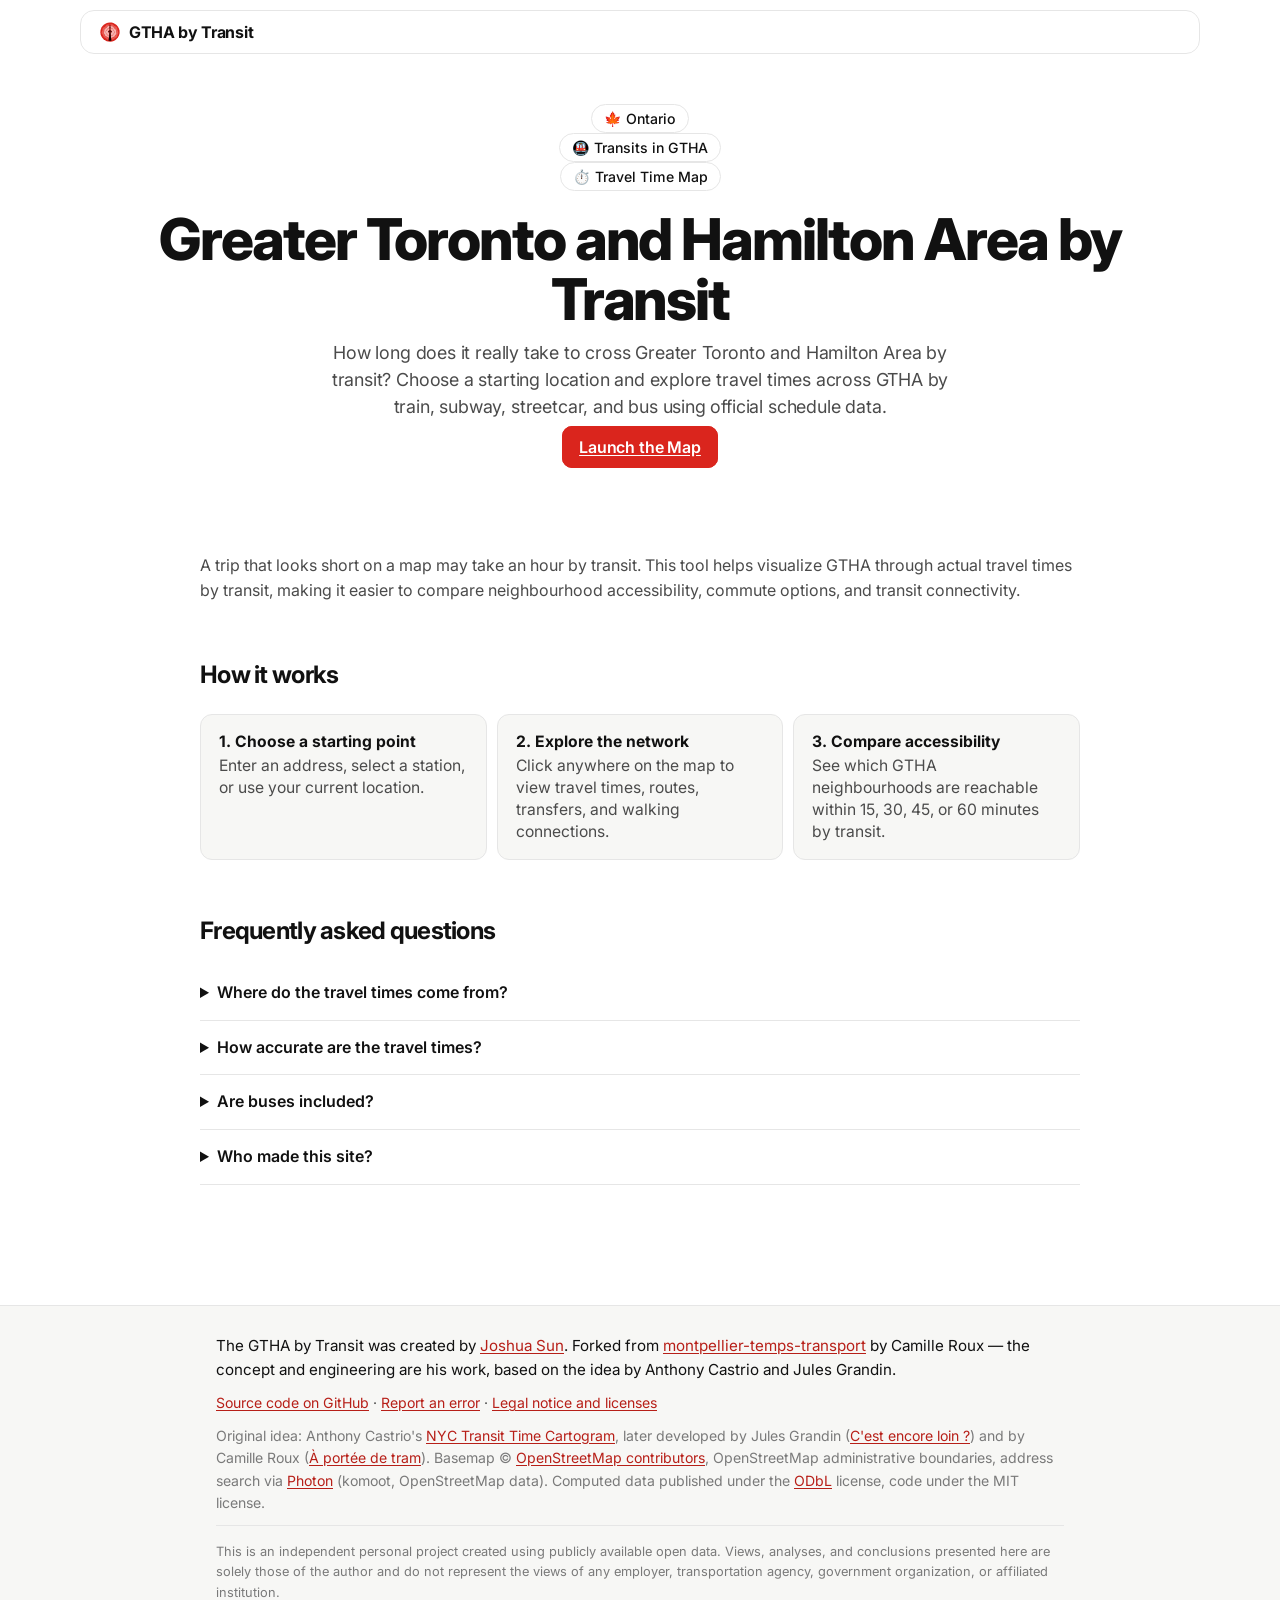
==== site/index.html @ 8d59d685 "Itinerary alignment: fixed badge width, text flex, minutes right" ====
<!doctype html>
<html lang="en">
  <head>
    <meta charset="utf-8" />
    <meta name="viewport" content="width=device-width, initial-scale=1" />
    <title>GTHA by Transit · Greater Toronto and Hamilton Area by transit</title>
    <meta name="description" content="train travel-time map of Greater Toronto and Hamilton Area: pick a starting point and the whole city is colored by how long it takes to get there (GO Transit network)." />
    <link rel="canonical" href="https://zhenhuasun.github.io/gtha-transit-travel-time/" />
    <meta name="theme-color" content="#3aa70b" />
    <meta name="mobile-web-app-capable" content="yes" />
    <meta name="apple-mobile-web-app-capable" content="yes" />
    <meta name="apple-mobile-web-app-status-bar-style" content="default" />
    <link rel="icon" href="./favicon.svg" type="image/svg+xml" />
    <link rel="icon" href="./favicon-32.png" type="image/png" sizes="32x32" />
    <link rel="apple-touch-icon" href="./apple-touch-icon.png" />
    <meta name="author" content="zhenhuasun" />
    <link rel="author" href="https://github.com/zhenhuasun" />
    <meta property="og:type" content="website" />
    <meta property="og:locale" content="en_US" />
    <meta property="og:site_name" content="GTHA by Transit" />
    <meta property="og:title" content="GTHA by Transit" />
    <meta property="og:description" content="train travel-time map of Greater Toronto and Hamilton Area: pick a starting point and the whole city is colored by how long it takes to get there (GO Transit network)." />
    <meta property="og:url" content="https://zhenhuasun.github.io/gtha-transit-travel-time/" />
    <meta property="article:author" content="https://github.com/zhenhuasun" />
    <meta property="article:published_time" content="2026-10-12T08:00:00+02:00" />
    <meta name="twitter:card" content="summary_large_image" />
    <meta name="twitter:title" content="GTHA by Transit" />
    <meta name="twitter:description" content="train travel-time map of Greater Toronto and Hamilton Area: pick a starting point and the whole city is colored by how long it takes to get there (GO Transit network)." />
    <script type="application/ld+json">
    {
      "@context": "https://schema.org",
      "@graph": [
        {
          "@type": "WebSite",
          "@id": "https://zhenhuasun.github.io/gtha-transit-travel-time/#site",
          "name": "GTHA by Transit",
          "url": "https://zhenhuasun.github.io/gtha-transit-travel-time/",
          "description": "train travel-time map of Greater Toronto and Hamilton Area: pick a starting point and the whole city is colored by how long it takes to get there (GO Transit network).",
          "inLanguage": "en",
          "author": {
            "@id": "https://github.com/zhenhuasun#me"
          }
        },
        {
          "@type": "FAQPage",
          "mainEntity": [
            {
              "@type": "Question",
              "name": "Where do the travel times come from?",
              "acceptedAnswer": {
                "@type": "Answer",
                "text": "From the official scheduled timetables of the GO Transit and municipal transit network, published as open data in GTFS format. They cover an ordinary weekday, between 7 a.m. and 8 p.m."
              }
            },
            {
              "@type": "Question",
              "name": "Are the displayed times reliable?",
              "acceptedAnswer": {
                "@type": "Answer",
                "text": "These are \"on paper\" averages: walk to the stop, waiting time equal to half the interval between two services, scheduled time between stops, and transfers. No real-time data or disruptions."
              }
            },
            {
              "@type": "Question",
              "name": "Are buses included?",
              "acceptedAnswer": {
                "@type": "Answer",
                "text": "Yes, optionally on the map. By default, only subways and trams are shown, to highlight the backbone of the network."
              }
            },
            {
              "@type": "Question",
              "name": "Who made this site?",
              "acceptedAnswer": {
                "@type": "Answer",
                "text": "This GTHA transit travel time dashboard is done by Joshua Sun, using GO Transit and municipal transit schedules. The idea comes from Anthony Castrio's NYC Transit Time Cartogram, later adapted to Paris by Jules Grandin (\"C'est encore loin ?\"), then extended by Camille Roux — the concept and engineering are his work. The code is open on GitHub."
              }
            }
          ]
        },
        {
          "@type": "Person",
          "@id": "https://github.com/zhenhuasun#me",
          "name": "zhenhuasun",
          "url": "https://github.com/zhenhuasun",
          "sameAs": [
            "https://github.com/zhenhuasun"
          ]
        }
      ]
    }
    </script>
    <link rel="preconnect" href="https://fonts.bunny.net" />
    <link rel="stylesheet" href="https://fonts.bunny.net/css?family=inter:400,500,600,700,800" />
    <link rel="stylesheet" href="./styles.css?v=f63bdd46" />
  </head>
  <body>
    <header class="topbar">
      <nav class="topbar-inner" aria-label="Main navigation">
        <a class="brand" href="./"><img src="./favicon.svg" width="22" height="22" alt="" /> GTHA by Transit</a>
      </nav>
    </header>

    <main class="page">
      <section class="hero">
        <span class="chip">🍁 Ontario</span>
        <span class="chip">🚇 Transits in GTHA</span>
        <span class="chip">⏱️ Travel Time Map</span>
        <h1>Greater Toronto and Hamilton Area by Transit</h1>
        <p class="lede">
          How long does it really take to cross Greater Toronto and Hamilton Area by transit?
          Choose a starting location and explore travel times across GTHA by train, subway, streetcar, and bus using official schedule data.
        </p>
        <p><a class="button primary" href="./gtha/">Launch the Map</a></p>
      </section>

      <section class="section">
        <p>
          A trip that looks short on a map may take an hour by transit.
          This tool helps visualize GTHA through actual travel times by transit,
          making it easier to compare neighbourhood accessibility,
          commute options, and transit connectivity.
        </p>
      </section>
      
      <section class="section" aria-labelledby="how-title">
        <h2 id="how-title">How it works</h2>
        <ol class="steps large">
          <li>
            <strong>1. Choose a starting point</strong>
            Enter an address, select a station, or use your current location.
          </li>
          <li>
            <strong>2. Explore the network</strong> 
            Click anywhere on the map to view travel times, routes, transfers, and walking connections.
          </li>
          <li>
            <strong>3. Compare accessibility</strong>
            See which GTHA neighbourhoods are reachable within 15, 30, 45, or 60 minutes by transit.
          </li>
        </ol>
      </section>

      <section class="section" aria-labelledby="faq-title">
        <h2 id="faq-title">Frequently asked questions</h2>
        <details class="faq">
          <summary>Where do the travel times come from?</summary>
          <p>Travel times are calculated using official GO Transit and municipal transit schedules published in GTFS (General Transit Feed Specification) format. The map represents a typical weekday service pattern between 7:00 a.m. and 8:00 p.m.</p>
        </details>
        <details class="faq">
          <summary>How accurate are the travel times?</summary>
          <p>The results are schedule-based estimates. They include walking time, average waiting time, scheduled in-vehicle travel time, and transfers. Real-time delays, congestion, service disruptions, and crowding are not included.</p>
        </details>
        <details class="faq">
          <summary>Are buses included?</summary>
          <p>Yes. Train, subway, streetcar, and bus services can all be included in travel-time calculations.</p>
        </details>
        <details class="faq">
          <summary>Who made this site?</summary><p>This GTHA edition was created by <a href="https://github.com/zhenhuasun">Joshua Sun</a> using GO Transit and other municipal transit schedule data. The idea comes from <a href="https://castrio.me/nyc/">NYC Transit Time Cartogram</a> by Anthony Castrio, later adapted to Paris by Jules Grandin (<a href="https://julesgrandin.github.io/paris-temps-transport/">C'est encore loin&nbsp;?</a>), then extended by <a href="https://github.com/camilleroux/montpellier-temps-transport">Camille Roux</a> — the concept and engineering are his work. The code is open on <a href="https://github.com/zhenhuasun/gtha-transit-travel-time">GitHub</a>.</p></details>
      </section>
    </main>

 <footer class="site-footer">
      <div class="footer-inner">
        <p class="footer-author">
          The GTHA by Transit was created by <a href="https://github.com/zhenhuasun">Joshua Sun</a>. 
          Forked from <a href="https://github.com/camilleroux/montpellier-temps-transport">montpellier-temps-transport</a>
          by Camille Roux — the concept and engineering are his work, based on the idea by Anthony Castrio and Jules Grandin. 
        </p>
        <p class="footer-links">
          <a href="https://github.com/zhenhuasun/gtha-transit-travel-time" rel="noopener">Source code on GitHub</a> ·
          <a href="https://github.com/zhenhuasun/gtha-transit-travel-time/issues" rel="noopener">Report an error</a> ·
          <a href="./mentions-legales/">Legal notice and licenses</a>
        </p>
        <p class="footer-credits">
          Original idea: Anthony Castrio's <a href="https://castrio.me/nyc/">NYC Transit Time Cartogram</a>,
          later developed by Jules Grandin
          (<a href="https://julesgrandin.github.io/paris-temps-transport/">C'est encore loin&nbsp;?</a>)
          and by Camille Roux
          (<a href="https://tram.camilleroux.com/">À portée de tram</a>).
          Basemap © <a href="https://www.openstreetmap.org/copyright">OpenStreetMap contributors</a>,
          OpenStreetMap administrative boundaries, address search via
          <a href="https://photon.komoot.io/">Photon</a> (komoot, OpenStreetMap data).
          Computed data published under the <a href="https://opendatacommons.org/licenses/odbl/1-0/">ODbL</a> license, code under the MIT license.
        </p>
        <p class="footer-disclaimer">
          This is an independent personal project created using publicly available open data. 
          Views, analyses, and conclusions presented here are solely those of the author 
          and do not represent the views of any employer, transportation agency, government organization, or affiliated institution.
        </p>
      </div>
    </footer>
  </body>
</html>
---- site/styles.css ----
:root {
  --green: #3aa70b;
  --green-strong: #2f8a08;
  --green-soft: #eaf6e3;
  --ttc-red: #DA251D;
  --ttc-red-strong: #B71F18;
  --ttc-red-soft: #FCE9E8;
  --ink: #111111;
  --ink-soft: #4b4b4b;
  --muted: #7a7a7a;
  --line: #e6e6e6;
  --surface: #ffffff;
  --surface-alt: #f7f7f5;
  --radius: 16px;
  --shadow: 0 6px 24px rgba(0, 0, 0, 0.08);
  font-family: "Inter", -apple-system, BlinkMacSystemFont, "Segoe UI", Roboto, sans-serif;
  color: var(--ink);
  background: var(--surface);
}

* {
  box-sizing: border-box;
}

body {
  margin: 0;
  background: var(--surface);
  -webkit-font-smoothing: antialiased;
}

a {
  color: var(--ttc-red-strong);
  text-underline-offset: 2px;
}

.visually-hidden {
  position: absolute;
  width: 1px;
  height: 1px;
  overflow: hidden;
  clip: rect(0 0 0 0);
}

/* --- Top bar ------------------------------------------------------------ */

.topbar {
  position: sticky;
  top: 0;
  z-index: 20;
  padding: 10px 16px;
}

.topbar-inner {
  max-width: 1120px;
  margin: 0 auto;
  display: flex;
  align-items: center;
  justify-content: space-between;
  gap: 12px;
  padding: 10px 18px;
  border: 1px solid var(--line);
  border-radius: 14px;
  background: rgba(255, 255, 255, 0.86);
  backdrop-filter: blur(12px);
  -webkit-backdrop-filter: blur(12px);
}

.brand {
  display: inline-flex;
  align-items: center;
  gap: 8px;
  color: var(--ink);
  font-weight: 700;
  text-decoration: none;
  letter-spacing: -0.02em;
}

.brand img {
  border-radius: 6px;
}

.topbar-links {
  display: flex;
  align-items: center;
  gap: 16px;
}

.topbar-link {
  color: var(--ink-soft);
  font-weight: 500;
  font-size: 0.95rem;
  text-decoration: none;
}

.topbar-link:hover {
  color: var(--ink);
}

/* --- Hero --------------------------------------------------------------- */

.page {
  max-width: 1120px;
  margin: 0 auto;
  padding: 0 16px 56px;
}

.hero {
  display: flex;
  flex-direction: column;
  align-items: center;
  text-align: center;
  padding: 40px 0 28px;
}

.chip {
  display: inline-flex;
  align-items: center;
  gap: 6px;
  padding: 5px 12px;
  border: 1px solid var(--line);
  border-radius: 999px;
  font-size: 0.88rem;
  font-weight: 500;
}

.city-switch {
  display: flex;
  flex-wrap: wrap;
  justify-content: center;
  gap: 6px;
}

.hero .city-switch {
  margin-top: 18px;
}

.city-switch a.chip {
  color: var(--ink-soft);
  text-decoration: none;
}

.city-switch a.chip:hover {
  border-color: #cfcfcf;
  color: var(--ink);
}

/* Changer de ville : nom cliquable dans le titre + panneau */

.city-trigger {
  display: inline-flex;
  align-items: center;
  gap: 0.12em;
  padding: 0 0.08em;
  border: 0;
  border-radius: 0.18em;
  background: none;
  color: inherit;
  font: inherit;
  letter-spacing: inherit;
  text-decoration: underline dashed var(--ttc-red);
  text-decoration-thickness: 0.06em;
  text-underline-offset: 0.14em;
  cursor: pointer;
  transition: background 0.15s;
}

.city-trigger:hover,
.city-trigger[aria-expanded="true"] {
  background: var(--ttc-red-strong);
}

.city-trigger svg {
  width: 0.5em;
  height: 0.5em;
  margin-top: 0.08em;
  fill: none;
  stroke: var(--ttc-red);
  stroke-width: 2.6;
  stroke-linecap: round;
  stroke-linejoin: round;
}

.hero {
  position: relative;
}

.city-panel {
  position: absolute;
  top: 128px;
  left: 50%;
  z-index: 25;
  width: min(720px, calc(100vw - 32px));
  max-height: min(520px, 70vh);
  overflow: auto;
  transform: translateX(-50%);
  padding: 14px;
  border: 1px solid var(--line);
  border-radius: 18px;
  background: var(--surface);
  box-shadow: 0 18px 50px rgba(0, 0, 0, 0.18);
  text-align: left;
}

.city-panel-head {
  position: sticky;
  top: -14px;
  display: flex;
  gap: 8px;
  margin: -14px -14px 10px;
  padding: 14px;
  background: var(--surface);
}

.city-panel-head input {
  flex: 1;
  min-width: 0;
  padding: 11px 14px;
  border: 1px solid var(--line);
  border-radius: 10px;
  font: inherit;
  font-size: 1rem;
}

.city-panel-head input:focus {
  outline: 2px solid var(--ttc-red);
  outline-offset: 1px;
  border-color: transparent;
}

.city-panel-list {
  display: grid;
  grid-template-columns: repeat(auto-fill, minmax(200px, 1fr));
  gap: 8px;
}

.city-item {
  display: flex;
  align-items: center;
  gap: 10px;
  padding: 6px;
  border: 1px solid transparent;
  border-radius: 12px;
  color: var(--ink);
  text-decoration: none;
}

.city-item[hidden] {
  display: none;
}

.city-item:hover,
.city-item:focus-visible {
  border-color: var(--line);
  background: var(--surface-alt);
}

.city-item.current {
  border-color: var(--ttc-red);
  background: var(--ttc-red-soft);
}

.city-item img {
  flex: none;
  width: 72px;
  height: 46px;
  border-radius: 8px;
  object-fit: cover;
  object-position: center 65%;
  background: var(--surface-alt);
}

.city-item strong {
  display: block;
  font-size: 0.98rem;
  letter-spacing: -0.01em;
}

.city-item small {
  display: block;
  color: var(--muted);
  font-size: 0.8rem;
}

@media (max-width: 720px) {
  /* Sur mobile, le panneau monte du bas de l'écran. */
  .city-panel {
    position: fixed;
    top: auto;
    bottom: 0;
    left: 0;
    width: 100%;
    max-height: 78vh;
    transform: none;
    border-radius: 18px 18px 0 0;
    padding-bottom: calc(14px + env(safe-area-inset-bottom));
  }

  .city-panel-list {
    grid-template-columns: 1fr;
  }
}

.chip.active {
  border-color: var(--ttc-red);
  background: var(--ttc-red-soft);
}

h1 {
  margin: 18px 0 10px;
  font-size: clamp(2.2rem, 6vw, 3.6rem);
  font-weight: 800;
  letter-spacing: -0.035em;
  line-height: 1.05;
}

.lede {
  max-width: 620px;
  margin: 0;
  color: var(--ink-soft);
  font-size: 1.12rem;
  line-height: 1.5;
  letter-spacing: -0.01em;
}

.original-map {
  max-width: 620px;
  margin: 18px auto 0;
  text-align: left;
  padding: 12px 16px;
  border-left: 4px solid var(--ttc-red);
  border-radius: 0 12px 12px 0;
  background: var(--ttc-red-soft);
  color: var(--ink-soft);
  font-size: 0.98rem;
  line-height: 1.5;
}

.original-map p {
  margin: 0;
}

.original-map strong {
  color: var(--ink);
}

.search {
  position: relative;
  display: flex;
  gap: 8px;
  width: min(560px, 100%);
  margin-top: 26px;
}

.search input {
  flex: 1;
  min-width: 0;
  padding: 12px 16px;
  border: 1px solid var(--line);
  border-radius: 10px;
  font: inherit;
  font-size: 1rem;
  background: var(--surface);
}

.search input:focus {
  outline: 2px solid var(--ttc-red);
  outline-offset: 1px;
  border-color: transparent;
}

.search-results {
  position: absolute;
  top: calc(100% + 6px);
  left: 0;
  right: 0;
  z-index: 15;
  margin: 0;
  padding: 6px;
  list-style: none;
  text-align: left;
  border: 1px solid var(--line);
  border-radius: 12px;
  background: var(--surface);
  box-shadow: var(--shadow);
}

.search-results button {
  display: block;
  width: 100%;
  padding: 9px 10px;
  border: 0;
  border-radius: 8px;
  background: none;
  font: inherit;
  text-align: left;
  cursor: pointer;
}

.search-results button:hover,
.search-results button:focus-visible {
  background: var(--surface-alt);
}

.search-results small {
  display: block;
  color: var(--muted);
}

/* --- Buttons ------------------------------------------------------------ */

.button {
  padding: 10px 16px;
  border: 1px solid var(--line);
  border-radius: 10px;
  background: var(--surface);
  color: var(--ink);
  font: inherit;
  font-weight: 600;
  letter-spacing: -0.01em;
  cursor: pointer;
  white-space: nowrap;
}

.button:hover {
  border-color: #cfcfcf;
}

.button.primary {
  border-color: var(--ttc-red);
  background: var(--ttc-red);
  color: #fff;
}

.button.primary:hover {
  background: var(--ttc-red-strong);
}

.icon-button {
  width: 38px;
  height: 38px;
  border: 1px solid var(--line);
  border-radius: 10px;
  background: var(--surface);
  color: var(--ink);
  font: inherit;
  font-size: 1.15rem;
  font-weight: 600;
  line-height: 1;
  cursor: pointer;
  box-shadow: 0 2px 8px rgba(0, 0, 0, 0.06);
}

.icon-button[hidden] {
  display: none;
}

.icon-button:hover {
  background: var(--surface-alt);
}

/* --- Map card ----------------------------------------------------------- */

.map-card {
  border: 1px solid var(--line);
  border-radius: var(--radius);
  background: var(--surface);
  overflow: hidden;
}

.map-stage {
  position: relative;
  height: min(72vh, 720px);
  min-height: 420px;
  background: #f1efe9;
}

.first-hint {
  position: absolute;
  top: 12px;
  left: 50%;
  transform: translateX(-50%);
  z-index: 5;
  display: flex;
  align-items: center;
  gap: 8px;
  padding: 8px 8px 8px 14px;
  border-radius: 999px;
  background: rgba(17, 17, 17, 0.88);
  color: #fff;
  font-size: 0.85rem;
  white-space: nowrap;
  box-shadow: 0 2px 12px rgba(0, 0, 0, 0.25);
}

.first-hint[hidden] {
  display: none;
}

.first-hint button {
  border: 0;
  background: rgba(255, 255, 255, 0.18);
  color: #fff;
  width: 24px;
  height: 24px;
  border-radius: 999px;
  font-size: 0.9rem;
  line-height: 1;
  cursor: pointer;
}

.first-hint button:hover {
  background: rgba(255, 255, 255, 0.32);
}

@media (max-width: 720px) {
  .first-hint {
    top: auto;
    bottom: 14px;
    font-size: 0.8rem;
    max-width: calc(100% - 24px);
    white-space: normal;
    text-align: center;
  }
}

.map-stage:fullscreen {
  height: 100vh;
}

#mapCanvas {
  display: block;
  width: 100%;
  height: 100%;
  touch-action: none;
  cursor: crosshair;
}

#mapCanvas.panning {
  cursor: grabbing;
}

#mapCanvas.over-marker {
  cursor: grab;
}

.noscript {
  margin: 0;
  padding: 16px 18px;
  border-bottom: 1px solid var(--line);
  background: var(--ttc-red-soft);
  font-weight: 500;
}

.trip-panel {
  position: absolute;
  top: 14px;
  left: 14px;
  width: 290px;
  max-height: calc(100% - 28px);
  overflow: auto;
  padding: 14px 16px;
  border: 1px solid var(--line);
  border-radius: 14px;
  background: rgba(255, 255, 255, 0.95);
  box-shadow: var(--shadow);
}

.sheet-handle {
  display: none;
}

/* Sticky trip header: Start/Destination stay visible while the itinerary scrolls. */
.panel-sticky-head {
  position: sticky;
  top: -14px;
  z-index: 5;
  margin: -14px -16px 12px;
  padding: 14px 16px 10px;
  background: #fff;
  border-bottom: 1px solid var(--line);
}

.panel-collapse {
  position: absolute;
  top: 8px;
  right: 8px;
  width: 28px;
  height: 28px;
  border: 0;
  border-radius: 999px;
  background: transparent;
  color: var(--ink-soft);
  font-size: 1.1rem;
  line-height: 1;
  cursor: pointer;
}

.panel-collapse:hover {
  background: var(--line);
  color: var(--ink);
}

.panel-expand {
  position: absolute;
  top: 14px;
  left: 14px;
  z-index: 4;
  width: 36px;
  height: 36px;
  border: 1px solid var(--line);
  border-radius: 10px;
  background: rgba(255, 255, 255, 0.95);
  box-shadow: var(--shadow);
  font-size: 1.1rem;
  cursor: pointer;
}

.panel-expand[hidden] {
  display: none;
}

/* --- Mobile bottom sheet: peek / half / full, <720px only --- */
@media (max-width: 720px) {
  .trip-panel {
    top: auto;
    left: 0;
    right: 0;
    bottom: 0;
    width: auto;
    max-height: none;
    border-radius: 16px 16px 0 0;
    border-bottom: 0;
    box-shadow: 0 -4px 24px rgba(0, 0, 0, 0.18);
    transition: height 0.25s ease-out;
    overflow-y: auto;
    overscroll-behavior: contain;
  }
  .trip-panel[data-sheet="peek"] {
    height: 64px;
    overflow: hidden;
  }
  .trip-panel[data-sheet="half"] {
    height: min(42%, 340px);
  }
  .trip-panel[data-sheet="full"] {
    height: calc(100% - 56px);
  }
  .sheet-handle {
    display: block;
    position: relative;
    z-index: 2;
    padding: 8px 0 4px;
    cursor: grab;
    touch-action: none;
  }
  .sheet-handle span {
    display: block;
    width: 40px;
    height: 4px;
    margin: 0 auto;
    border-radius: 999px;
    background: var(--line);
  }
  /* (Mobile legend positioned after base rule; see below.) */
  /* The collapse button is redundant with the sheet's peek state. */
  .panel-collapse,
  .panel-expand {
    display: none;
  }
  /* Sticky header only when the sheet is fully expanded. */
  .panel-sticky-head {
    position: static;
    margin: 0 0 12px;
    padding: 0 0 10px;
  }
  .trip-panel[data-sheet="full"] .panel-sticky-head {
    position: sticky;
    top: -14px;
    margin: -14px -16px 12px;
    padding: 14px 16px 10px;
  }
}

.trip-panel p {
  margin: 0;
}

.trip-eyebrow {
  color: var(--muted);
  font-size: 0.72rem;
  font-weight: 700;
  letter-spacing: 0.06em;
  text-transform: uppercase;
}

.trip-from,
.trip-to {
  margin-top: 2px !important;
  font-weight: 600;
  letter-spacing: -0.01em;
}

.load-progress {
  margin-top: 10px;
}

.load-bar {
  height: 6px;
  border-radius: 3px;
  background: var(--line);
  overflow: hidden;
}

.load-bar-fill {
  height: 100%;
  width: 0;
  border-radius: 3px;
  background: #2f9612;
  transition: width 0.15s linear;
}

.load-label {
  margin-top: 6px !important;
  font-size: 0.8rem;
  color: var(--muted);
}

.trip-result {
  margin-top: 12px;
  padding-top: 12px;
  border-top: 1px solid var(--line);
}

.trip-duration {
  margin-top: 8px !important;
  font-size: 2rem;
  font-weight: 800;
  letter-spacing: -0.03em;
}

.trip-steps {
  margin: 10px 0 0;
  padding: 0;
  list-style: none;
  font-size: 0.9rem;
  color: var(--ink-soft);
}

.trip-steps li {
  display: flex;
  align-items: flex-start;
  gap: 8px;
  padding: 4px 0;
}

.trip-steps li > span:nth-child(2) {
  flex: 1;
  min-width: 0;
}

.trip-steps .badge {
  flex: none;
  width: 34px;
  padding: 2px 4px;
  border-radius: 6px;
  font-size: 0.78rem;
  font-weight: 700;
  text-align: center;
  box-sizing: border-box;
}

.trip-steps .walk {
  background: var(--surface-alt);
  color: var(--ink-soft);
}

.trip-steps .minutes {
  margin-left: auto;
  color: var(--muted);
  white-space: nowrap;
}

.trip-row {
  display: flex;
  align-items: baseline;
  justify-content: space-between;
}

.link-button {
  padding: 0;
  border: 0;
  background: none;
  color: var(--muted);
  font: inherit;
  font-size: 0.8rem;
  text-decoration: underline;
  text-underline-offset: 2px;
  cursor: pointer;
}

.link-button:hover {
  color: var(--ink);
}

.download-csv {
  margin-top: 6px;
}

.places-section {
  margin-top: 10px;
  padding-top: 10px;
  border-top: 1px solid var(--line);
}

.places-row {
  display: flex;
  flex-wrap: wrap;
  gap: 6px;
  margin-bottom: 8px;
}

.places-row[hidden] {
  display: none;
}

.place-chip {
  display: inline-flex;
  align-items: center;
  gap: 2px;
  padding: 4px 4px 4px 12px;
  border: 1px solid var(--line);
  border-radius: 999px;
  background: var(--surface);
  font-size: 0.85rem;
}

.place-chip:hover {
  border-color: var(--ttc-red);
}

.chip-go {
  border: 0;
  background: none;
  font: inherit;
  color: inherit;
  padding: 2px 4px;
  cursor: pointer;
}

.chip-del {
  border: 0;
  background: none;
  color: var(--muted);
  font-size: 0.9rem;
  padding: 2px 6px;
  cursor: pointer;
  border-radius: 999px;
}

.chip-del:hover {
  color: var(--ink);
}

.place-name-row {
  display: flex;
  gap: 6px;
  margin-top: 8px;
}

.place-name-row[hidden] {
  display: none;
}

.place-name-row input {
  flex: 1;
  min-width: 0;
  padding: 6px 10px;
  border: 1px solid var(--line);
  border-radius: 8px;
  font: inherit;
  font-size: 0.85rem;
  background: var(--surface);
  color: var(--ink);
}

.mini-button {
  padding: 6px 10px;
  border: 1px solid var(--line);
  border-radius: 8px;
  background: var(--surface);
  color: var(--ink);
  font: inherit;
  cursor: pointer;
}

.mini-button:hover {
  border-color: var(--ttc-red);
}

.places-actions {
  display: flex;
  gap: 14px;
  align-items: center;
}

.compare-row {
  margin-top: 8px;
  padding: 10px 12px;
  border: 1px dashed var(--line);
  border-radius: 10px;
}

.compare-row[hidden] {
  display: none;
}

.compare-hint {
  margin: 0 0 8px;
  font-size: 0.82rem;
  color: var(--muted);
}

.compare-result[hidden] {
  display: none;
}

.compare-result p {
  margin: 4px 0;
  font-size: 0.88rem;
}

.compare-winner {
  font-weight: 600;
}

.compare-computing {
  color: var(--muted);
  font-style: italic;
}

.place-chip.picked {
  border-color: var(--ttc-red);
  background: var(--ttc-red-soft);
}

.segmented {
  display: flex;
  align-items: center;
  flex-wrap: wrap;
  gap: 4px;
  margin-top: 12px;
  padding-top: 10px;
  border-top: 1px solid var(--line);
  font-size: 0.8rem;
  color: var(--muted);
}

.segmented span {
  margin-right: 4px;
}

.segmented button {
  padding: 4px 10px;
  border: 1px solid var(--line);
  border-radius: 999px;
  background: var(--surface);
  color: var(--ink-soft);
  font: inherit;
  font-weight: 500;
  cursor: pointer;
}

.segmented button[aria-pressed="true"] {
  border-color: var(--ttc-red);
  background: var(--ttc-red-soft);
  color: var(--ink);
}

.trip-hint {
  margin-top: 10px !important;
  color: var(--muted);
  font-size: 0.85rem;
}

.map-buttons {
  position: absolute;
  top: 14px;
  right: 14px;
  display: flex;
  flex-direction: column;
  gap: 6px;
}

.legend {
  position: absolute;
  right: 14px;
  bottom: 14px;
  width: 220px;
  padding: 10px 12px 8px;
  border: 1px solid var(--line);
  border-radius: 12px;
  background: rgba(255, 255, 255, 0.92);
}

.legend-bar {
  height: 10px;
  border-radius: 999px;
}

.legend-labels {
  display: flex;
  justify-content: space-between;
  margin-top: 4px;
  color: var(--ink-soft);
  font-size: 0.75rem;
  font-weight: 500;
}

@media (max-width: 720px) {
  /* Mobile: legend top-left, same height as the zoom button (38px) so their
     bottom edges align. Must come after the base .legend rule. */
  .legend {
    top: 14px;
    left: 14px;
    right: auto;
    bottom: auto;
    width: 180px;
    height: 38px;
    padding: 6px 12px;
    box-sizing: border-box;
    z-index: 1;
  }
  .legend-bar {
    height: 8px;
  }
  .legend-labels {
    margin-top: 3px;
    font-size: 0.68rem;
  }
}

/* Landscape phones: disable sticky header (viewport too short). */
@media (max-width: 720px) and (orientation: landscape) {
  .trip-panel[data-sheet="full"] .panel-sticky-head {
    position: static;
    margin: 0 0 12px;
    padding: 0 0 10px;
  }
}

/* --- Controls ----------------------------------------------------------- */

.controls {
  display: flex;
  flex-wrap: wrap;
  align-items: center;
  gap: 14px 22px;
  padding: 16px 18px;
  border-top: 1px solid var(--line);
}

.control-group {
  display: flex;
  flex-wrap: wrap;
  align-items: center;
  gap: 6px;
}

.control-group.actions {
  margin-left: auto;
}

.control-label {
  margin-right: 4px;
  color: var(--muted);
  font-size: 0.75rem;
  font-weight: 700;
  letter-spacing: 0.06em;
  text-transform: uppercase;
}

.pill-toggle {
  display: inline-flex;
  align-items: center;
  gap: 6px;
  padding: 6px 12px;
  border: 1px solid var(--line);
  border-radius: 999px;
  font-size: 0.9rem;
  font-weight: 500;
  cursor: pointer;
  user-select: none;
}

.pill-toggle:has(input:checked) {
  border-color: var(--ttc-red);
  background: var(--ttc-red-soft);
}

.pill-toggle:has(input:disabled) {
  cursor: default;
}

.pill-toggle input {
  margin: 0;
  accent-color: var(--ttc-red);
}

input[type="range"] {
  width: 140px;
  accent-color: var(--ttc-red);
}

output {
  min-width: 52px;
  font-size: 0.9rem;
  font-weight: 600;
}

.reach {
  margin: 0;
  padding: 0 18px 16px;
  color: var(--ink-soft);
  font-size: 0.92rem;
}

/* --- Sections sous la carte ------------------------------------------ */

.page-title {
  margin: 0 0 8px;
  color: var(--ink);
  font-size: 2rem;
  letter-spacing: -0.03em;
}

.breadcrumb {
  padding-top: 18px;
  color: var(--muted);
  font-size: 0.85rem;
}

.breadcrumb a {
  color: var(--ink-soft);
  text-decoration: none;
}

.breadcrumb a:hover {
  text-decoration: underline;
}

.steps {
  display: grid;
  grid-template-columns: repeat(3, minmax(0, 1fr));
  gap: 10px;
  width: min(760px, 100%);
  margin: 20px 0 0;
  padding: 0;
  list-style: none;
  text-align: left;
  color: var(--ink-soft);
  font-size: 0.88rem;
  line-height: 1.4;
}

.steps li {
  padding: 10px 12px;
  border: 1px solid var(--line);
  border-radius: 12px;
  background: var(--surface-alt);
}

.steps strong {
  display: block;
  margin-bottom: 2px;
  color: var(--ink);
}

.steps.large {
  width: 100%;
  font-size: 0.98rem;
}

.steps.large li {
  padding: 16px 18px;
}

.section {
  max-width: 880px;
  margin: 52px auto 0;
  color: var(--ink-soft);
  line-height: 1.6;
}

.section h2 {
  margin: 0 0 16px;
  color: var(--ink);
  font-size: 1.5rem;
  letter-spacing: -0.03em;
}

.stat-grid {
  display: grid;
  grid-template-columns: repeat(4, minmax(0, 1fr));
  gap: 12px;
}

.stat {
  padding: 16px;
  border: 1px solid var(--line);
  border-radius: 14px;
}

.stat strong {
  display: block;
  color: var(--ink);
  font-size: 1.7rem;
  font-weight: 800;
  letter-spacing: -0.03em;
}

.stat span {
  display: block;
  margin-top: 4px;
  font-size: 0.88rem;
  line-height: 1.35;
}

.lines-table {
  width: 100%;
  margin-top: 18px;
  border-collapse: collapse;
  font-size: 0.92rem;
}

.lines-table caption {
  margin-bottom: 6px;
  color: var(--muted);
  font-size: 0.82rem;
  text-align: left;
}

.lines-table th,
.lines-table td {
  padding: 8px 10px;
  border-bottom: 1px solid var(--line);
  text-align: left;
}

/* Numeric columns right-aligned. */
.lines-table th:nth-child(2),
.lines-table td:nth-child(2),
.lines-table th:nth-child(3),
.lines-table td:nth-child(3) {
  text-align: right;
  font-variant-numeric: tabular-nums;
}

.lines-table th {
  color: var(--muted);
  font-size: 0.75rem;
  font-weight: 700;
  letter-spacing: 0.06em;
  text-transform: uppercase;
}

.line-badge {
  display: inline-block;
  width: 44px;
  flex-shrink: 0;
  margin-right: 8px;
  padding: 2px 6px;
  border-radius: 6px;
  font-size: 0.8rem;
  font-weight: 700;
  text-align: center;
}

/* Hanging indent: wrapped line names align with the first line, not the badge. */
.lines-table td:first-child {
  display: flex;
  align-items: flex-start;
}

.ranking-table td:first-child,
.ranking-table th:first-child {
  width: 2.5em;
  color: var(--muted);
}

.table-scroll {
  overflow-x: auto;
}

.ranking-highlights {
  grid-template-columns: repeat(auto-fit, minmax(150px, 1fr));
  width: 100%;
  margin-top: 28px;
  text-align: left;
}

.muted {
  color: var(--muted);
}

.section-link {
  margin: 14px 0 0;
  font-weight: 600;
}

.podium {
  display: grid;
  grid-template-columns: repeat(3, minmax(0, 1fr));
  align-items: end;
  gap: 12px;
  width: min(760px, 100%);
  margin-top: 28px;
}

.podium-step {
  display: flex;
  flex-direction: column;
  align-items: center;
  gap: 2px;
  padding: 18px 12px;
  border: 1px solid var(--line);
  border-radius: 16px;
  background: var(--surface);
  text-align: center;
}

.podium-step.step-1 {
  order: 2;
  padding-top: 30px;
  padding-bottom: 30px;
  border-color: var(--ttc-red);
  background: var(--ttc-red-soft);
}

.podium-step.step-2 {
  order: 1;
}

.podium-step.step-3 {
  order: 3;
}

.podium-step .medal {
  font-size: 1.8rem;
}

.podium-step strong {
  color: var(--ink);
  font-size: 1.7rem;
  font-weight: 800;
  letter-spacing: -0.03em;
}

.podium-step span:not(.medal) {
  color: var(--ink);
  font-weight: 600;
}

.podium-step small {
  color: var(--muted);
  font-size: 0.85rem;
}

.ranking-cards {
  display: grid;
  grid-template-columns: repeat(auto-fill, minmax(320px, 1fr));
  gap: 14px;
  margin-top: 40px;
}

.ranking-card {
  display: flex;
  flex-direction: column;
  gap: 10px;
  padding: 18px 20px;
  border: 1px solid var(--line);
  border-radius: 16px;
  color: var(--ink-soft);
  text-decoration: none;
  transition: border-color 0.15s, box-shadow 0.15s;
}

.ranking-card:hover {
  border-color: var(--ttc-red);
  box-shadow: var(--shadow);
}

.ranking-card-question {
  color: var(--ink);
  font-size: 1.15rem;
  font-weight: 700;
  letter-spacing: -0.02em;
}

.ranking-card ol {
  margin: 0;
  padding: 0;
  list-style: none;
  font-size: 0.92rem;
  line-height: 1.8;
}

.ranking-card strong {
  color: var(--ink);
}

.ranking-card-link {
  margin-top: auto;
  color: var(--ttc-red-strong);
  font-weight: 600;
}

.bar-cell {
  position: relative;
  min-width: 120px;
}

.bar {
  position: absolute;
  top: 7px;
  bottom: 7px;
  left: 0;
  border-radius: 4px;
  background: var(--ttc-red-soft);
}

.bar-value {
  position: relative;
  padding-left: 8px;
  font-weight: 600;
  font-variant-numeric: tabular-nums;
}

.ranking-table tr:target td {
  background: #fff7d6;
}

.ranking-table tr {
  scroll-margin-top: 80px;
}

.mode-filter {
  display: flex;
  gap: 8px;
  margin: 18px 0 6px;
}

.share {
  margin: 18px 0 0;
  color: var(--muted);
}

.link-button {
  padding: 0;
  border: 0;
  background: none;
  color: var(--ttc-red-strong);
  font: inherit;
  text-decoration: underline;
  cursor: pointer;
}

.ranking-positions-title {
  margin: 28px 0 8px;
  font-size: 1.1rem;
}

.ranking-positions {
  margin: 0;
  padding-left: 1.2em;
  line-height: 1.8;
}

.ranking-positions a {
  color: var(--ink-soft);
}

.ranking-teaser {
  padding: 20px 24px;
  border: 1px solid var(--ttc-red);
  border-radius: 16px;
  background: var(--ttc-red-soft);
}

.ranking-teaser h2 {
  margin-bottom: 6px;
}

.ranking-teaser p {
  margin: 0;
}

.faq {
  border-bottom: 1px solid var(--line);
}

.faq summary {
  padding: 14px 0;
  color: var(--ink);
  font-weight: 600;
  cursor: pointer;
}

.faq p {
  margin: 0 0 16px;
}

.follow-card {
  display: flex;
  flex-wrap: wrap;
  align-items: center;
  justify-content: space-between;
  gap: 16px 24px;
  margin: 28px 0 0;
  padding: 20px 24px;
  border: 1px solid var(--line);
  border-radius: var(--radius);
  background: var(--surface-alt);
  color: var(--ink-soft);
  line-height: 1.5;
}

.follow-text {
  flex: 1 1 320px;
}

.follow-text p {
  margin: 0;
}

.follow-text .follow-title {
  margin-bottom: 4px;
  color: var(--ink);
  font-size: 1.15rem;
  font-weight: 700;
  letter-spacing: -0.02em;
}

.follow-actions {
  display: flex;
  flex-wrap: wrap;
  gap: 10px;
}

.follow-actions .button {
  display: inline-flex;
  align-items: center;
  gap: 8px;
  color: #fff;
  text-decoration: none;
}

.follow-actions svg {
  width: 16px;
  height: 16px;
  fill: currentColor;
}

.follow-x {
  border-color: #000;
  background: #000;
}

.follow-x:hover {
  border-color: #000;
  background: #333;
}

.follow-linkedin {
  border-color: #0a66c2;
  background: #0a66c2;
}

.follow-linkedin:hover {
  border-color: #004182;
  background: #004182;
}

@media (max-width: 440px) {
  .follow-actions,
  .follow-actions .button {
    width: 100%;
    justify-content: center;
  }
}

.city-grid {
  display: grid;
  grid-template-columns: repeat(auto-fill, minmax(240px, 1fr));
  gap: 14px;
}

.city-grid.large {
  grid-template-columns: repeat(auto-fill, minmax(300px, 1fr));
}

.city-card {
  display: flex;
  flex-direction: column;
  overflow: hidden;
  border: 1px solid var(--line);
  border-radius: 16px;
  color: var(--ink-soft);
  text-decoration: none;
  transition: border-color 0.15s, box-shadow 0.15s;
}

.city-card:hover {
  border-color: var(--ttc-red);
  box-shadow: var(--shadow);
}

.city-card img {
  display: block;
  width: 100%;
  height: auto;
  aspect-ratio: 1200 / 630;
  object-fit: cover;
  background: var(--surface-alt);
}

.city-card-body {
  display: block;
  padding: 12px 14px 14px;
  font-size: 0.88rem;
  line-height: 1.4;
}

.city-card h2,
.city-card h3 {
  margin: 0 0 4px;
  color: var(--ink);
  font-size: 1.08rem;
  letter-spacing: -0.02em;
}

.site-footer {
  margin-top: 64px;
  border-top: 1px solid var(--line);
  background: var(--surface-alt);
}

.footer-inner {
  max-width: 880px;
  margin: 0 auto;
  padding: 28px 16px 40px;
  color: var(--ink-soft);
  font-size: 0.88rem;
  line-height: 1.6;
}

.footer-inner p {
  margin: 0 0 10px;
}

.footer-author {
  color: var(--ink);
  font-size: 0.95rem;
}

.footer-credits {
  color: var(--muted);
}

.footer-disclaimer {
  margin-top: 20px;
  padding-top: 16px;
  border-top: 1px solid var(--line);
  font-size: 0.8rem;
  color: var(--muted);
}

.toast {
  position: fixed;
  left: 50%;
  bottom: 24px;
  z-index: 30;
  transform: translateX(-50%);
  padding: 10px 16px;
  border-radius: 10px;
  background: var(--ink);
  color: #fff;
  font-weight: 500;
  box-shadow: var(--shadow);
}

@media (max-width: 720px) {
  /* Sur mobile, la barre défile avec la page pour ne pas masquer le haut de la carte. */
  .topbar {
    position: static;
  }

  .stat-grid {
    grid-template-columns: 1fr 1fr;
  }

  /* Sur mobile, le mode d'emploi cède la place à la carte, qui remonte dans le premier écran. */
  .hero .steps {
    display: none;
  }

  .topbar-inner {
    padding: 10px 14px;
  }

  .brand,
  .topbar-link {
    font-size: 0.85rem;
    white-space: nowrap;
  }

  .hero {
    padding-top: 24px;
  }

  .search {
    flex-direction: column;
  }

  .map-stage {
    height: auto;
    min-height: 0;
  }

  .map-stage:fullscreen #mapCanvas {
    height: 100vh;
  }

  #mapCanvas {
    height: 60vh;
  }

  /* (Mobile trip-panel is now a bottom sheet; see the sheet block above.) */

  .map-stage:fullscreen .trip-panel {
    display: none;
  }

  .trip-duration {
    font-size: 1.5rem;
  }

  /* (Mobile legend is positioned in the bottom-sheet block above.) */

  .map-buttons {
    top: 10px;
    right: 10px;
  }

  .control-group.actions {
    margin-left: 0;
  }
}

@media (max-width: 440px) {
  /* Sur petit écran, le lien vers le site de l'auteur (repris en pied de page) ferait déborder la barre. */
  .topbar-link[rel="author"] {
    display: none;
  }
}
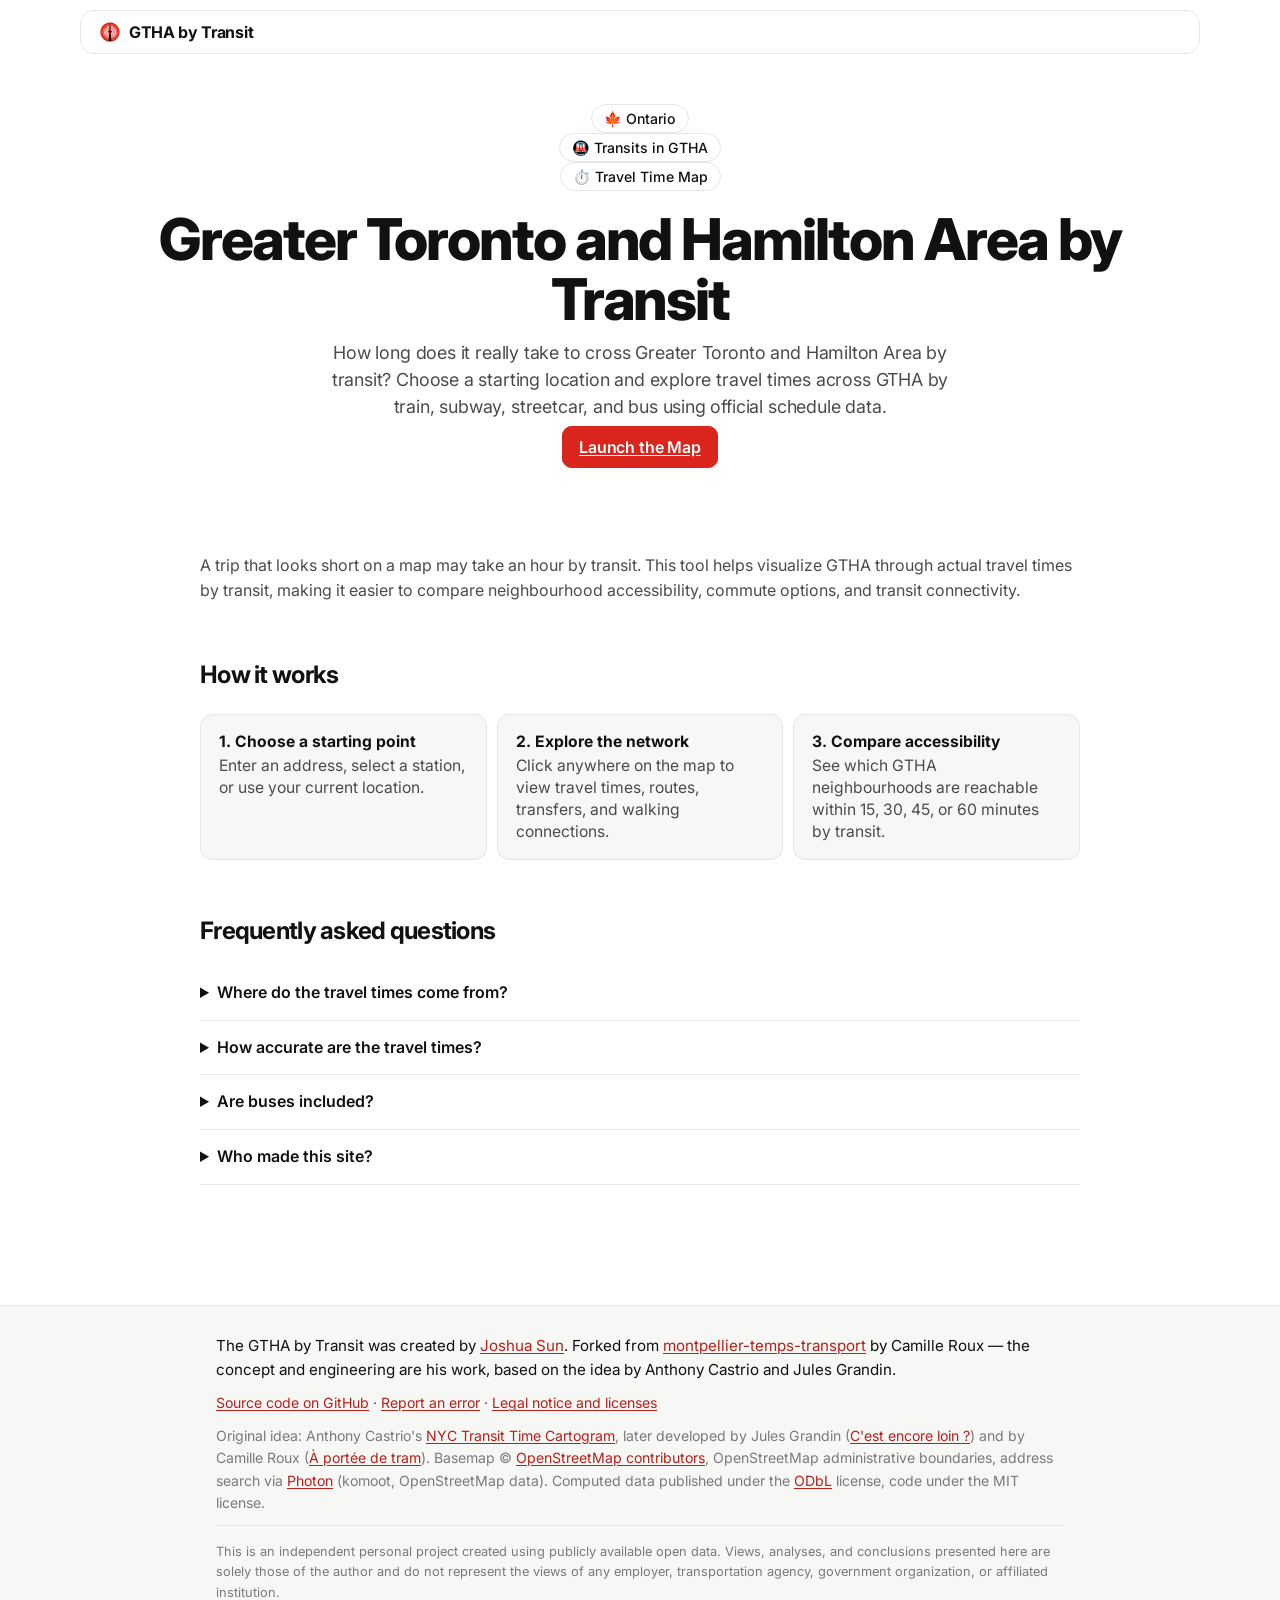
==== commit e5f553fa: "Fix lines table border misalignment (remove flex on td)" ====
--- a/site/index.html
+++ b/site/index.html
@@ -92,7 +92,7 @@
     </script>
     <link rel="preconnect" href="https://fonts.bunny.net" />
     <link rel="stylesheet" href="https://fonts.bunny.net/css?family=inter:400,500,600,700,800" />
-    <link rel="stylesheet" href="./styles.css?v=f63bdd46" />
+    <link rel="stylesheet" href="./styles.css?v=ba72df3f" />
   </head>
   <body>
     <header class="topbar">
--- a/site/styles.css
+++ b/site/styles.css
@@ -945,9 +945,9 @@
 
 .segmented {
   display: flex;
-  align-items: center;
-  flex-wrap: wrap;
-  gap: 4px;
+  flex-direction: column;
+  align-items: flex-start;
+  gap: 6px;
   margin-top: 12px;
   padding-top: 10px;
   border-top: 1px solid var(--line);
@@ -1275,10 +1275,14 @@
   text-align: center;
 }
 
-/* Hanging indent: wrapped line names align with the first line, not the badge. */
+/* Badge + name: inline-block keeps table borders intact (flex on td breaks them). */
 .lines-table td:first-child {
-  display: flex;
-  align-items: flex-start;
+  vertical-align: middle;
+}
+.lines-table .line-badge {
+  display: inline-block;
+  vertical-align: middle;
+  margin-right: 8px;
 }
 
 .ranking-table td:first-child,
@@ -1762,3 +1766,78 @@
     display: none;
   }
 }
+
+/* ---- Onboarding spotlight ---- */
+.onboarding-overlay {
+  position: fixed;
+  inset: 0;
+  background: rgba(0, 0, 0, 0.55);
+  z-index: 2000;
+  pointer-events: auto;
+}
+.onboarding-highlight {
+  position: relative !important;
+  z-index: 2001 !important;
+  box-shadow: 0 0 0 3px #fff, 0 0 24px rgba(255, 255, 255, 0.6);
+  border-radius: 8px;
+  pointer-events: none !important;
+}
+.onboarding-tooltip {
+  position: fixed;
+  z-index: 2002;
+  max-width: 280px;
+  padding: 12px 14px;
+  background: #fff;
+  border-radius: 12px;
+  box-shadow: 0 8px 32px rgba(0, 0, 0, 0.25);
+  font-size: 0.9rem;
+  line-height: 1.4;
+}
+.onboarding-tooltip p {
+  margin: 0 0 8px;
+}
+.onboarding-tooltip .onboarding-actions {
+  display: flex;
+  gap: 8px;
+  justify-content: flex-end;
+}
+.onboarding-tooltip button {
+  padding: 10px 20px;
+  border: 1px solid var(--line);
+  border-radius: 10px;
+  background: #fff;
+  cursor: pointer;
+  font-size: 1rem;
+  font-weight: 600;
+}
+.onboarding-tooltip button.primary {
+  background: var(--accent, #007bff);
+  color: #fff;
+  border-color: var(--accent, #007bff);
+}
+.onboarding-help {
+  display: inline-flex;
+  align-items: center;
+  justify-content: center;
+  width: 22px;
+  height: 22px;
+  margin-left: 6px;
+  border: 1px solid var(--line);
+  border-radius: 50%;
+  background: #fff;
+  color: var(--muted);
+  font-size: 0.8rem;
+  cursor: pointer;
+  vertical-align: middle;
+}
+
+/* Pulse ring for onboarding green dot highlight */
+@keyframes onboarding-pulse {
+  0% { transform: scale(1); opacity: 0.9; }
+  50% { transform: scale(1.35); opacity: 0.4; }
+  100% { transform: scale(1); opacity: 0.9; }
+}
+.onboarding-dot-highlight {
+  animation: onboarding-pulse 1.6s ease-in-out infinite;
+  border: 3px solid #fff;
+}
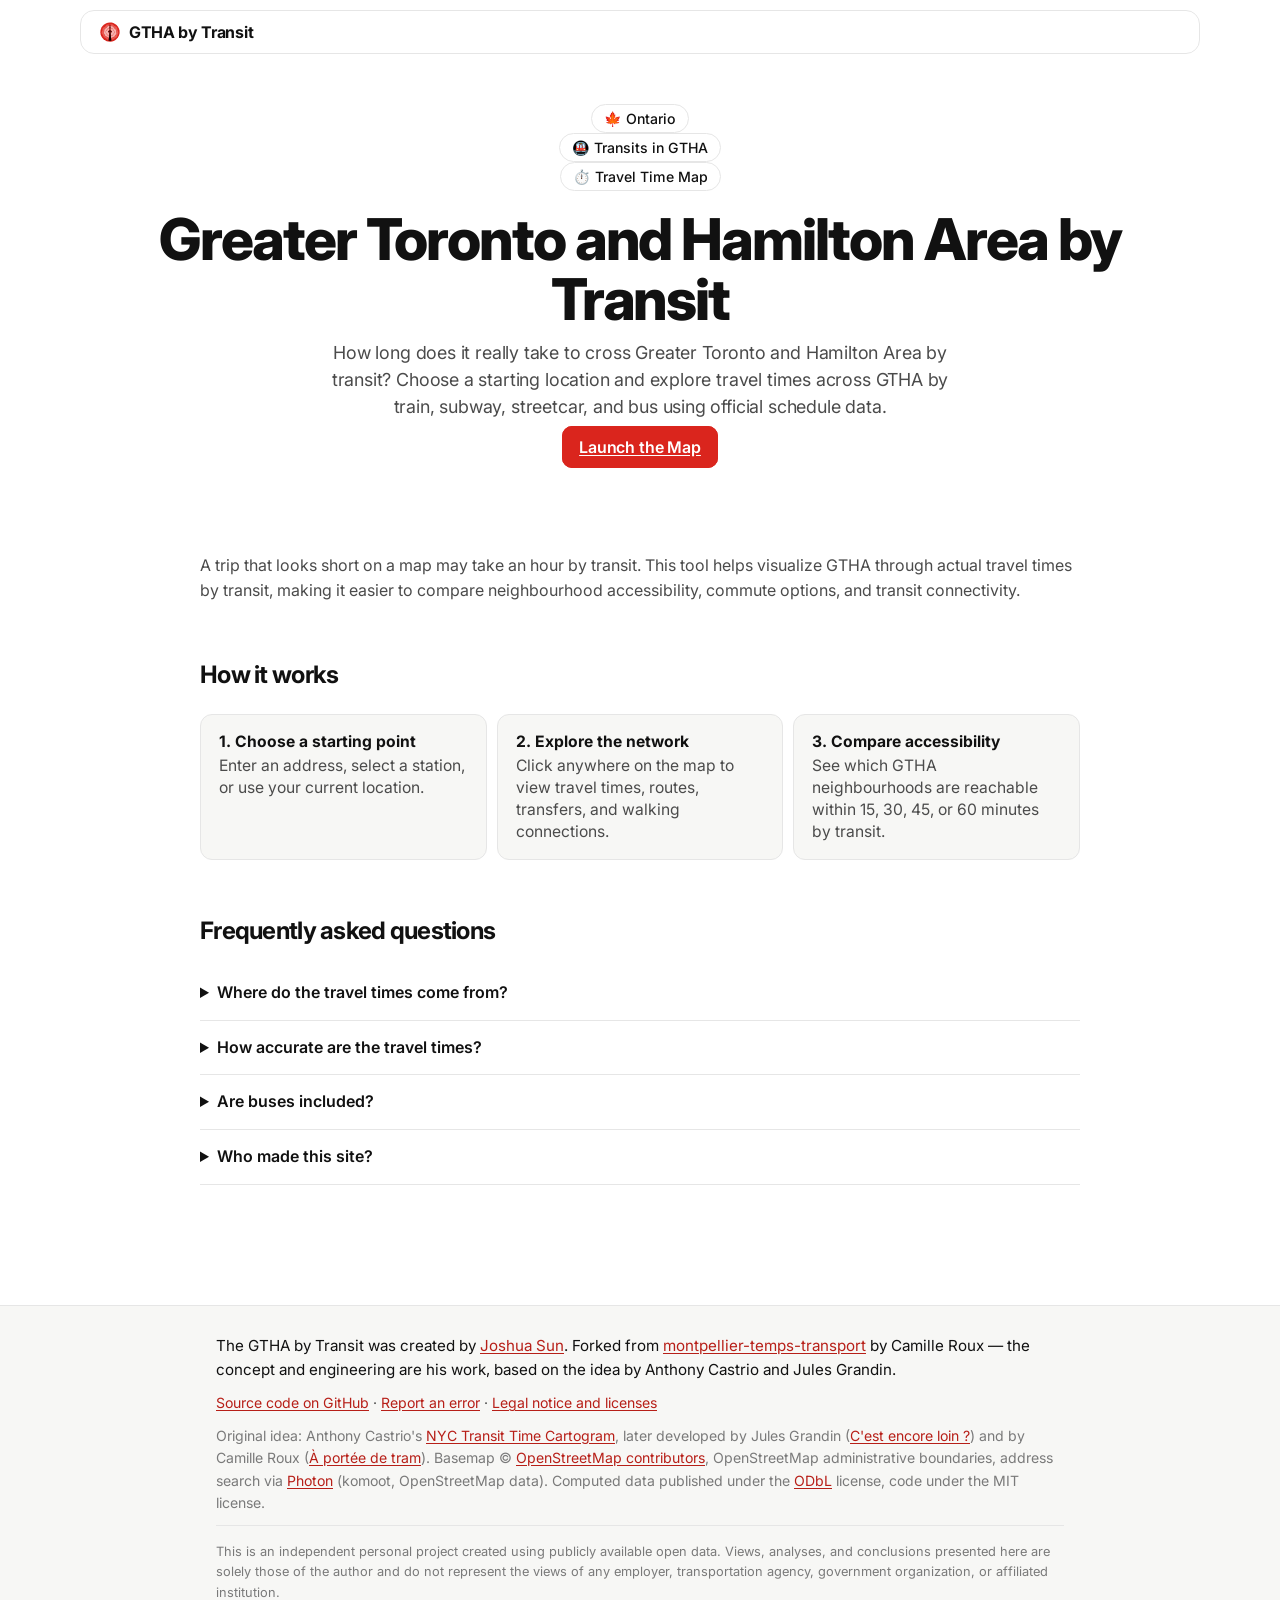
==== commit fa29af4b: "Lines table: flex wrapper (2/2)" ====
--- a/site/index.html
+++ b/site/index.html
@@ -92,7 +92,7 @@
     </script>
     <link rel="preconnect" href="https://fonts.bunny.net" />
     <link rel="stylesheet" href="https://fonts.bunny.net/css?family=inter:400,500,600,700,800" />
-    <link rel="stylesheet" href="./styles.css?v=ba72df3f" />
+    <link rel="stylesheet" href="./styles.css?v=5aa9a911" />
   </head>
   <body>
     <header class="topbar">
--- a/site/styles.css
+++ b/site/styles.css
@@ -1275,14 +1275,18 @@
   text-align: center;
 }
 
-/* Badge + name: inline-block keeps table borders intact (flex on td breaks them). */
-.lines-table td:first-child {
-  vertical-align: middle;
+/* Badge + name in a flex wrapper inside the td (flex on td breaks borders). */
+.lines-table .line-cell {
+  display: flex;
+  align-items: flex-start;
 }
 .lines-table .line-badge {
-  display: inline-block;
-  vertical-align: middle;
+  flex: none;
   margin-right: 8px;
+}
+.lines-table .line-name {
+  flex: 1;
+  min-width: 0;
 }
 
 .ranking-table td:first-child,
